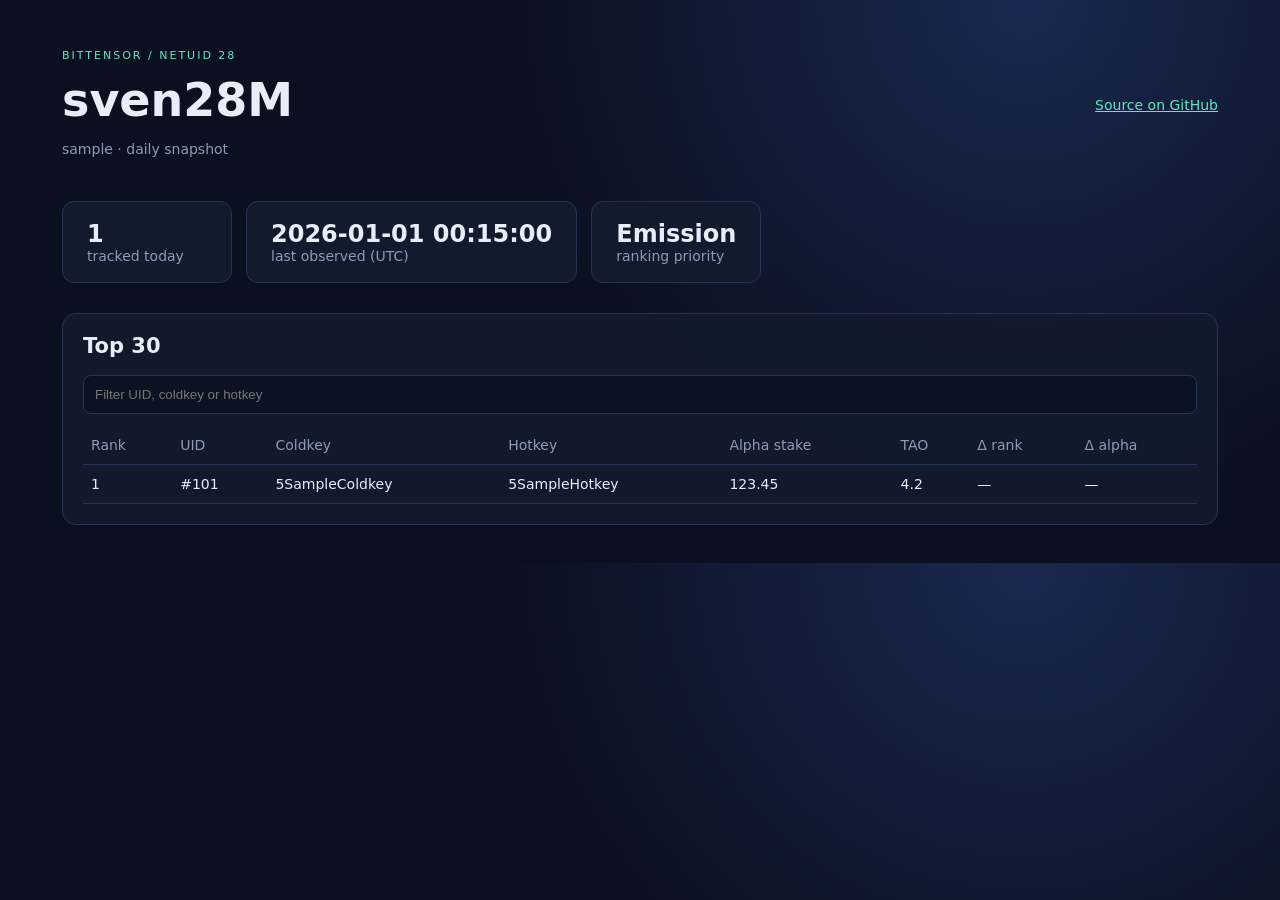
==== docs/index.html @ 3b46843c "Build sven28M subnet 28 daily monitor Co-authored-by: FrancisKyser <franciskyser77gentle@users.norep" ====
<!doctype html><html lang="en"><head><meta charset="utf-8"><meta name="viewport" content="width=device-width"><title>sven28M monitor</title><link rel="stylesheet" href="style.css"></head>
<body><main><header><div><p class="eyebrow">BITTENSOR / NETUID 28</p><h1>sven28M</h1><p id="status">Loading latest snapshot…</p></div><a href="https://github.com">Source on GitHub</a></header>
<section class="cards"><div><b id="count">—</b><span>tracked today</span></div><div><b id="time">—</b><span>last observed (UTC)</span></div><div><b id="ranking">Emission</b><span>ranking priority</span></div></section>
<section class="panel"><h2>Top 30</h2><input id="search" placeholder="Filter UID, coldkey or hotkey"><table><thead><tr><th>Rank</th><th>UID</th><th>Coldkey</th><th>Hotkey</th><th>Alpha stake</th><th>TAO</th><th>Δ rank</th><th>Δ alpha</th></tr></thead><tbody id="rows"></tbody></table></section>
<section id="detail" class="panel hidden"><button onclick="closeDetail()">← Back to ranking</button><h2 id="detail-title"></h2><div id="detail-meta"></div><canvas id="chart" width="900" height="260"></canvas><table><thead><tr><th>Date</th><th>Rank</th><th>Alpha</th><th>TAO</th><th>Δ rank</th></tr></thead><tbody id="history"></tbody></table></section>
</main><script src="app.js"></script></body></html>
---- docs/style.css ----
:root{color-scheme:dark;--bg:#0b1020;--panel:#121a2d;--line:#263454;--text:#e8edf8;--muted:#8d9ab8;--accent:#61e6bb}
*{box-sizing:border-box}body{margin:0;background:radial-gradient(circle at 80% 0,#1a2850,var(--bg) 45%);color:var(--text);font:14px system-ui,sans-serif}main{max-width:1200px;margin:auto;padding:38px 22px}header{display:flex;justify-content:space-between;align-items:center}h1{font-size:46px;margin:4px 0}.eyebrow{color:var(--accent);letter-spacing:2px;font-size:11px}a{color:var(--accent)}.cards{display:flex;gap:14px;margin:30px 0}.cards div{background:var(--panel);border:1px solid var(--line);border-radius:12px;padding:18px 24px;min-width:170px}.cards b,.cards span{display:block}.cards b{font-size:24px}.cards span,#status{color:var(--muted)}.panel{background:rgba(18,26,45,.9);border:1px solid var(--line);border-radius:14px;padding:20px;overflow:auto}h2{margin-top:0}input{width:100%;background:#0b1224;border:1px solid var(--line);color:var(--text);padding:11px;border-radius:8px;margin-bottom:12px}table{width:100%;border-collapse:collapse}th,td{text-align:left;padding:11px 8px;border-bottom:1px solid var(--line);white-space:nowrap}th{color:var(--muted);font-weight:500}tbody tr{cursor:pointer}tbody tr:hover{background:#1b2947}.favorite{color:var(--accent)}.up{color:var(--accent)}.down{color:#ff8f9d}.hidden{display:none}button{background:none;border:1px solid var(--line);color:var(--accent);padding:8px 12px;border-radius:6px;cursor:pointer}canvas{width:100%;height:260px;margin:16px 0}
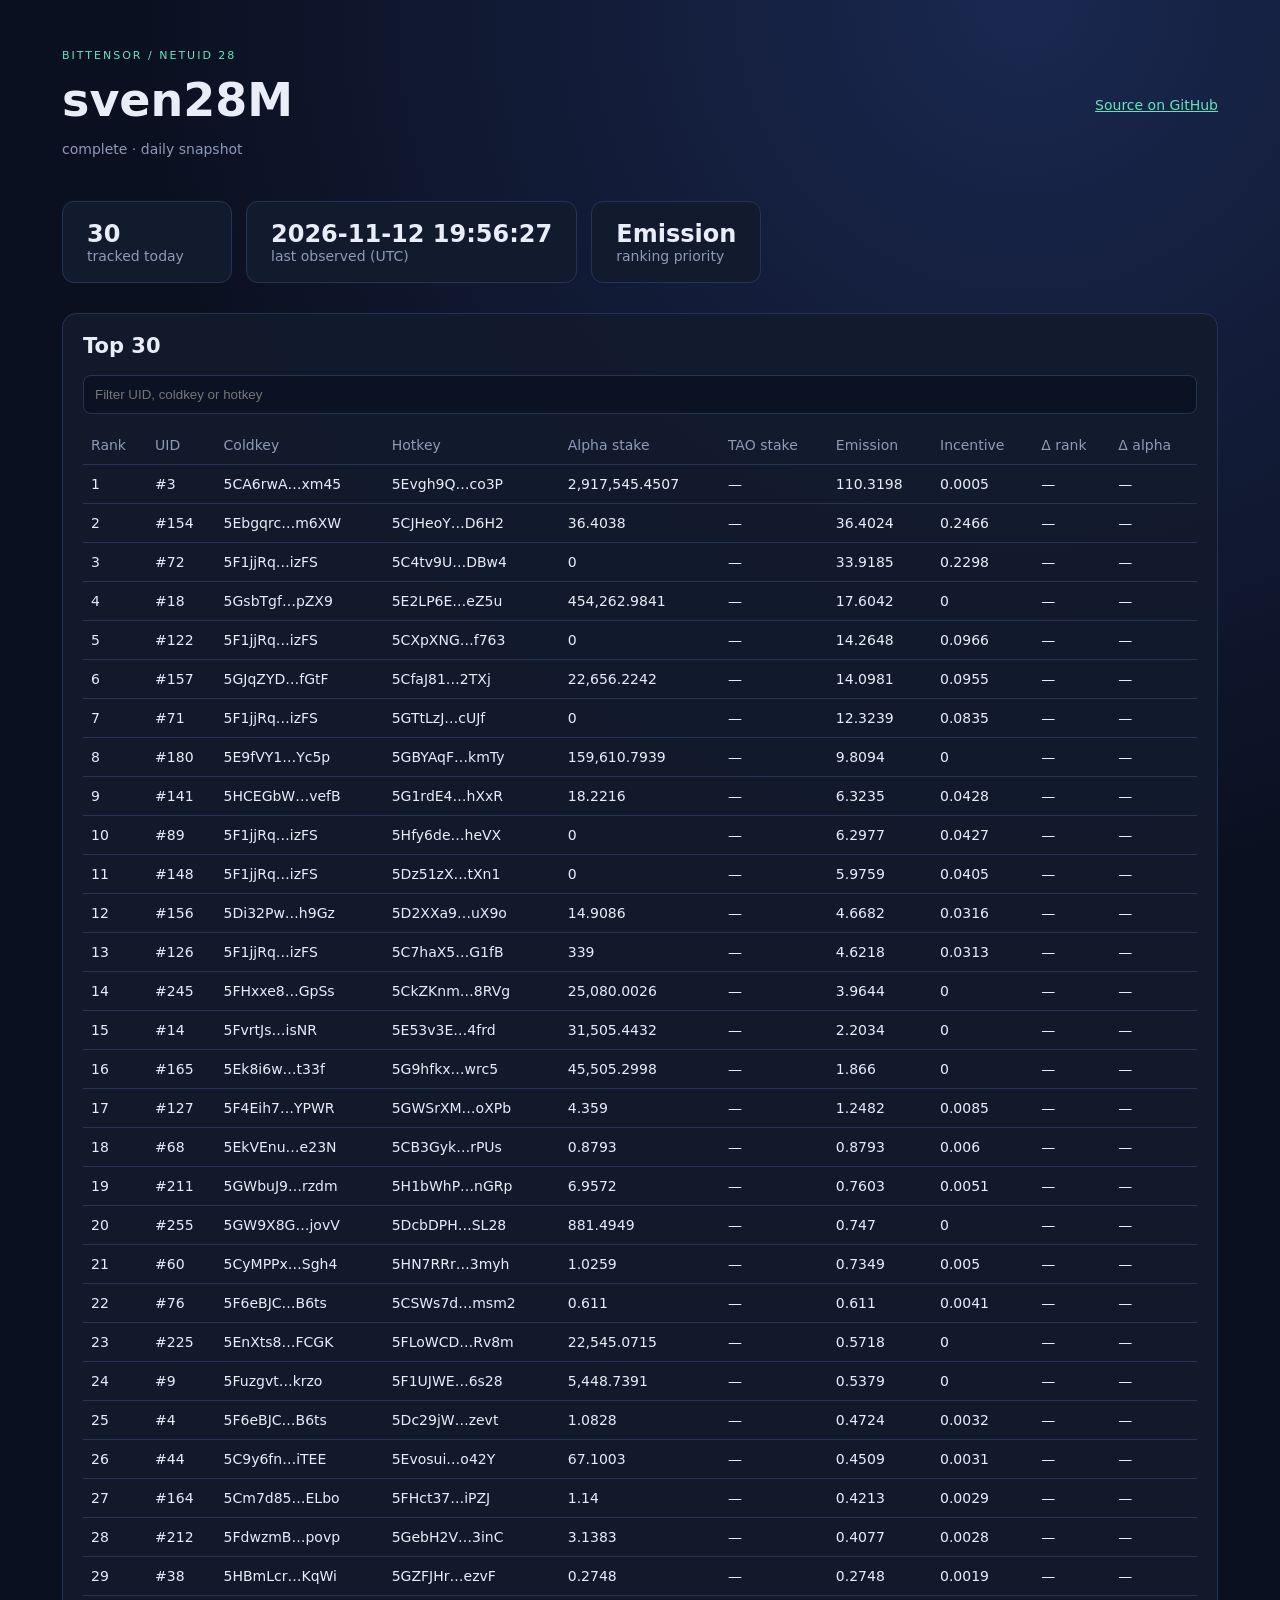
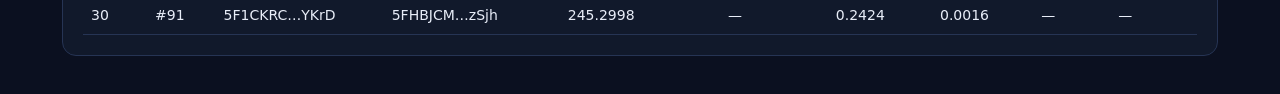
==== commit 10bf2af4: "Normalize TaoStats amounts and improve dashboard readability Co-authored-by: FrancisKyser <francisky" ====
--- a/docs/index.html
+++ b/docs/index.html
@@ -1,6 +1,6 @@
 <!doctype html><html lang="en"><head><meta charset="utf-8"><meta name="viewport" content="width=device-width"><title>sven28M monitor</title><link rel="stylesheet" href="style.css"></head>
 <body><main><header><div><p class="eyebrow">BITTENSOR / NETUID 28</p><h1>sven28M</h1><p id="status">Loading latest snapshot…</p></div><a href="https://github.com">Source on GitHub</a></header>
 <section class="cards"><div><b id="count">—</b><span>tracked today</span></div><div><b id="time">—</b><span>last observed (UTC)</span></div><div><b id="ranking">Emission</b><span>ranking priority</span></div></section>
-<section class="panel"><h2>Top 30</h2><input id="search" placeholder="Filter UID, coldkey or hotkey"><table><thead><tr><th>Rank</th><th>UID</th><th>Coldkey</th><th>Hotkey</th><th>Alpha stake</th><th>TAO</th><th>Δ rank</th><th>Δ alpha</th></tr></thead><tbody id="rows"></tbody></table></section>
-<section id="detail" class="panel hidden"><button onclick="closeDetail()">← Back to ranking</button><h2 id="detail-title"></h2><div id="detail-meta"></div><canvas id="chart" width="900" height="260"></canvas><table><thead><tr><th>Date</th><th>Rank</th><th>Alpha</th><th>TAO</th><th>Δ rank</th></tr></thead><tbody id="history"></tbody></table></section>
+<section class="panel"><h2>Top 30</h2><input id="search" placeholder="Filter UID, coldkey or hotkey"><table><thead><tr><th>Rank</th><th>UID</th><th>Coldkey</th><th>Hotkey</th><th>Alpha stake</th><th>TAO stake</th><th>Emission</th><th>Incentive</th><th>Δ rank</th><th>Δ alpha</th></tr></thead><tbody id="rows"></tbody></table></section>
+<section id="detail" class="panel hidden"><button onclick="closeDetail()">← Back to ranking</button><h2 id="detail-title"></h2><div id="detail-meta"></div><canvas id="chart" width="900" height="260"></canvas><p id="chart-note" class="chart-note"></p><table><thead><tr><th>Date</th><th>Rank</th><th>Alpha</th><th>TAO</th><th>Δ rank</th></tr></thead><tbody id="history"></tbody></table></section>
 </main><script src="app.js"></script></body></html>
--- a/docs/style.css
+++ b/docs/style.css
@@ -1,2 +1,2 @@
 :root{color-scheme:dark;--bg:#0b1020;--panel:#121a2d;--line:#263454;--text:#e8edf8;--muted:#8d9ab8;--accent:#61e6bb}
-*{box-sizing:border-box}body{margin:0;background:radial-gradient(circle at 80% 0,#1a2850,var(--bg) 45%);color:var(--text);font:14px system-ui,sans-serif}main{max-width:1200px;margin:auto;padding:38px 22px}header{display:flex;justify-content:space-between;align-items:center}h1{font-size:46px;margin:4px 0}.eyebrow{color:var(--accent);letter-spacing:2px;font-size:11px}a{color:var(--accent)}.cards{display:flex;gap:14px;margin:30px 0}.cards div{background:var(--panel);border:1px solid var(--line);border-radius:12px;padding:18px 24px;min-width:170px}.cards b,.cards span{display:block}.cards b{font-size:24px}.cards span,#status{color:var(--muted)}.panel{background:rgba(18,26,45,.9);border:1px solid var(--line);border-radius:14px;padding:20px;overflow:auto}h2{margin-top:0}input{width:100%;background:#0b1224;border:1px solid var(--line);color:var(--text);padding:11px;border-radius:8px;margin-bottom:12px}table{width:100%;border-collapse:collapse}th,td{text-align:left;padding:11px 8px;border-bottom:1px solid var(--line);white-space:nowrap}th{color:var(--muted);font-weight:500}tbody tr{cursor:pointer}tbody tr:hover{background:#1b2947}.favorite{color:var(--accent)}.up{color:var(--accent)}.down{color:#ff8f9d}.hidden{display:none}button{background:none;border:1px solid var(--line);color:var(--accent);padding:8px 12px;border-radius:6px;cursor:pointer}canvas{width:100%;height:260px;margin:16px 0}
+*{box-sizing:border-box}body{margin:0;background:radial-gradient(circle at 80% 0,#1a2850,var(--bg) 45%);color:var(--text);font:14px system-ui,sans-serif}main{max-width:1200px;margin:auto;padding:38px 22px}header{display:flex;justify-content:space-between;align-items:center}h1{font-size:46px;margin:4px 0}.eyebrow{color:var(--accent);letter-spacing:2px;font-size:11px}a{color:var(--accent)}.cards{display:flex;gap:14px;margin:30px 0}.cards div{background:var(--panel);border:1px solid var(--line);border-radius:12px;padding:18px 24px;min-width:170px}.cards b,.cards span{display:block}.cards b{font-size:24px}.cards span,#status{color:var(--muted)}.panel{background:rgba(18,26,45,.9);border:1px solid var(--line);border-radius:14px;padding:20px;overflow-x:auto}h2{margin-top:0}input{width:100%;background:#0b1224;border:1px solid var(--line);color:var(--text);padding:11px;border-radius:8px;margin-bottom:12px}table{width:100%;min-width:1050px;border-collapse:collapse}th,td{text-align:left;padding:11px 8px;border-bottom:1px solid var(--line);white-space:nowrap}th{color:var(--muted);font-weight:500}tbody tr{cursor:pointer}tbody tr:hover{background:#1b2947}.favorite{color:var(--accent)}.up{color:var(--accent)}.down{color:#ff8f9d}.hidden{display:none}.chart-note{color:var(--muted)}button{background:none;border:1px solid var(--line);color:var(--accent);padding:8px 12px;border-radius:6px;cursor:pointer}canvas{width:100%;height:260px;margin:16px 0}
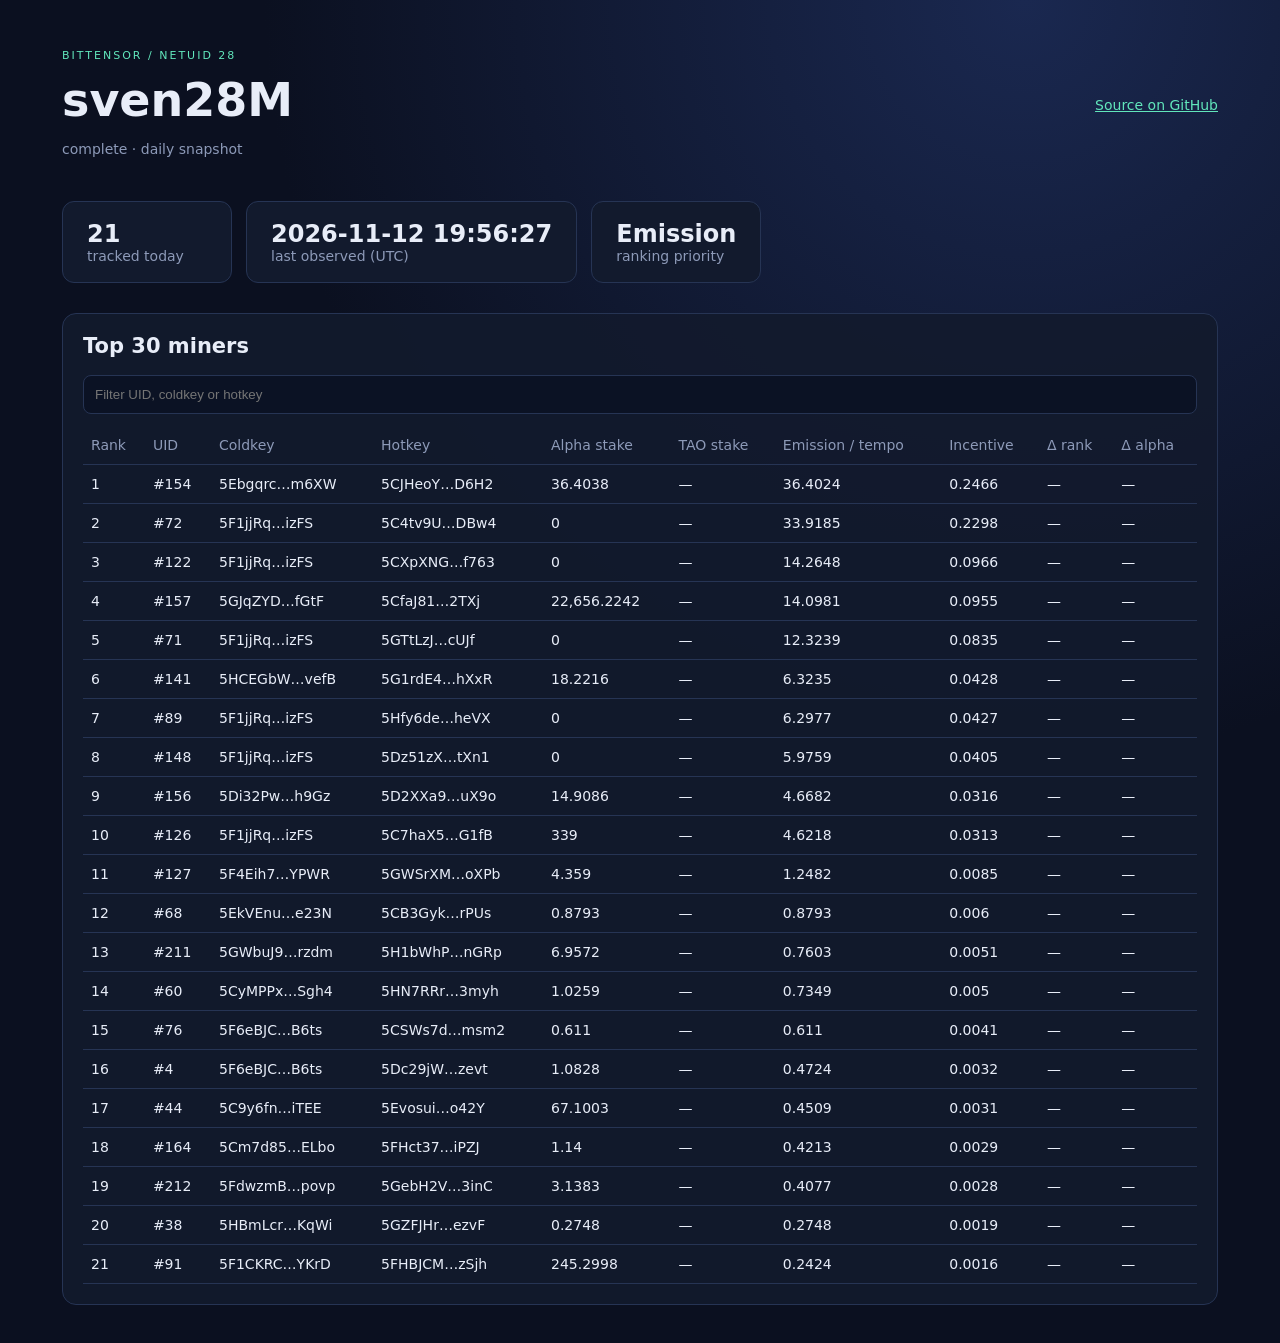
==== commit 4c252e17: "Filter subnet monitor to miners and add favicon Co-authored-by: FrancisKyser <franciskyser77gentle@u" ====
--- a/docs/index.html
+++ b/docs/index.html
@@ -1,6 +1,6 @@
-<!doctype html><html lang="en"><head><meta charset="utf-8"><meta name="viewport" content="width=device-width"><title>sven28M monitor</title><link rel="stylesheet" href="style.css"></head>
+<!doctype html><html lang="en"><head><meta charset="utf-8"><meta name="viewport" content="width=device-width"><title>sven28M monitor</title><link rel="icon" href="favicon.svg" type="image/svg+xml"><link rel="alternate icon" href="favicon.png" type="image/png"><link rel="stylesheet" href="style.css"></head>
 <body><main><header><div><p class="eyebrow">BITTENSOR / NETUID 28</p><h1>sven28M</h1><p id="status">Loading latest snapshot…</p></div><a href="https://github.com">Source on GitHub</a></header>
 <section class="cards"><div><b id="count">—</b><span>tracked today</span></div><div><b id="time">—</b><span>last observed (UTC)</span></div><div><b id="ranking">Emission</b><span>ranking priority</span></div></section>
-<section class="panel"><h2>Top 30</h2><input id="search" placeholder="Filter UID, coldkey or hotkey"><table><thead><tr><th>Rank</th><th>UID</th><th>Coldkey</th><th>Hotkey</th><th>Alpha stake</th><th>TAO stake</th><th>Emission</th><th>Incentive</th><th>Δ rank</th><th>Δ alpha</th></tr></thead><tbody id="rows"></tbody></table></section>
+<section class="panel"><h2>Top 30 miners</h2><input id="search" placeholder="Filter UID, coldkey or hotkey"><table><thead><tr><th>Rank</th><th>UID</th><th>Coldkey</th><th>Hotkey</th><th>Alpha stake</th><th>TAO stake</th><th>Emission / tempo</th><th>Incentive</th><th>Δ rank</th><th>Δ alpha</th></tr></thead><tbody id="rows"></tbody></table></section>
 <section id="detail" class="panel hidden"><button onclick="closeDetail()">← Back to ranking</button><h2 id="detail-title"></h2><div id="detail-meta"></div><canvas id="chart" width="900" height="260"></canvas><p id="chart-note" class="chart-note"></p><table><thead><tr><th>Date</th><th>Rank</th><th>Alpha</th><th>TAO</th><th>Δ rank</th></tr></thead><tbody id="history"></tbody></table></section>
 </main><script src="app.js"></script></body></html>
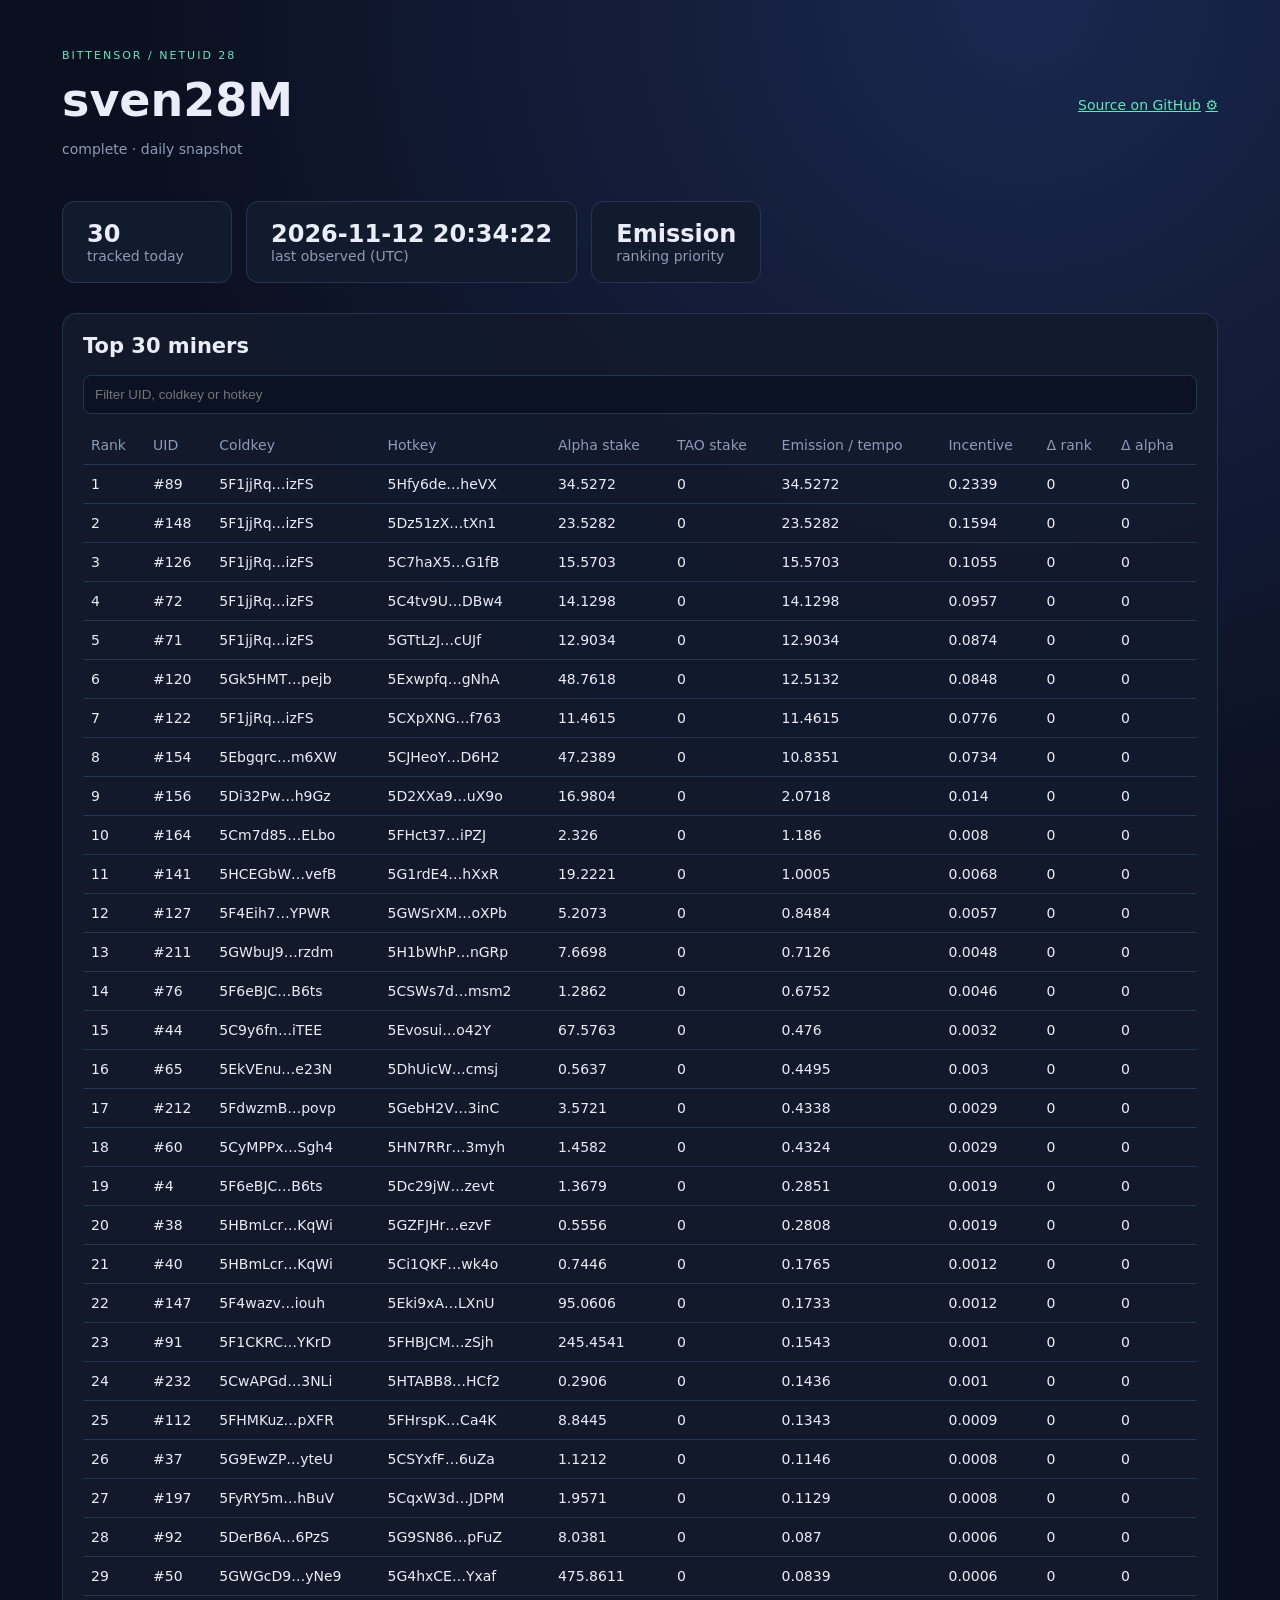
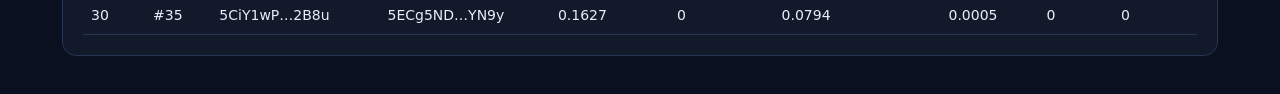
==== commit dbd26395: "Add browser settings page for GitHub-managed monitor Co-authored-by: FrancisKyser <franciskyser77gen" ====
--- a/docs/index.html
+++ b/docs/index.html
@@ -1,5 +1,5 @@
 <!doctype html><html lang="en"><head><meta charset="utf-8"><meta name="viewport" content="width=device-width"><title>sven28M monitor</title><link rel="icon" href="favicon.svg" type="image/svg+xml"><link rel="alternate icon" href="favicon.png" type="image/png"><link rel="stylesheet" href="style.css"></head>
-<body><main><header><div><p class="eyebrow">BITTENSOR / NETUID 28</p><h1>sven28M</h1><p id="status">Loading latest snapshot…</p></div><a href="https://github.com">Source on GitHub</a></header>
+<body><main><header><div><p class="eyebrow">BITTENSOR / NETUID 28</p><h1>sven28M</h1><p id="status">Loading latest snapshot…</p></div><nav><a href="https://github.com/franciskyser77gentle/svener">Source on GitHub</a> <a href="settings.html" aria-label="Settings" title="Settings">⚙️</a></nav></header>
 <section class="cards"><div><b id="count">—</b><span>tracked today</span></div><div><b id="time">—</b><span>last observed (UTC)</span></div><div><b id="ranking">Emission</b><span>ranking priority</span></div></section>
 <section class="panel"><h2>Top 30 miners</h2><input id="search" placeholder="Filter UID, coldkey or hotkey"><table><thead><tr><th>Rank</th><th>UID</th><th>Coldkey</th><th>Hotkey</th><th>Alpha stake</th><th>TAO stake</th><th>Emission / tempo</th><th>Incentive</th><th>Δ rank</th><th>Δ alpha</th></tr></thead><tbody id="rows"></tbody></table></section>
 <section id="detail" class="panel hidden"><button onclick="closeDetail()">← Back to ranking</button><h2 id="detail-title"></h2><div id="detail-meta"></div><canvas id="chart" width="900" height="260"></canvas><p id="chart-note" class="chart-note"></p><table><thead><tr><th>Date</th><th>Rank</th><th>Alpha</th><th>TAO</th><th>Δ rank</th></tr></thead><tbody id="history"></tbody></table></section>
--- a/docs/style.css
+++ b/docs/style.css
@@ -1,2 +1,3 @@
 :root{color-scheme:dark;--bg:#0b1020;--panel:#121a2d;--line:#263454;--text:#e8edf8;--muted:#8d9ab8;--accent:#61e6bb}
 *{box-sizing:border-box}body{margin:0;background:radial-gradient(circle at 80% 0,#1a2850,var(--bg) 45%);color:var(--text);font:14px system-ui,sans-serif}main{max-width:1200px;margin:auto;padding:38px 22px}header{display:flex;justify-content:space-between;align-items:center}h1{font-size:46px;margin:4px 0}.eyebrow{color:var(--accent);letter-spacing:2px;font-size:11px}a{color:var(--accent)}.cards{display:flex;gap:14px;margin:30px 0}.cards div{background:var(--panel);border:1px solid var(--line);border-radius:12px;padding:18px 24px;min-width:170px}.cards b,.cards span{display:block}.cards b{font-size:24px}.cards span,#status{color:var(--muted)}.panel{background:rgba(18,26,45,.9);border:1px solid var(--line);border-radius:14px;padding:20px;overflow-x:auto}h2{margin-top:0}input{width:100%;background:#0b1224;border:1px solid var(--line);color:var(--text);padding:11px;border-radius:8px;margin-bottom:12px}table{width:100%;min-width:1050px;border-collapse:collapse}th,td{text-align:left;padding:11px 8px;border-bottom:1px solid var(--line);white-space:nowrap}th{color:var(--muted);font-weight:500}tbody tr{cursor:pointer}tbody tr:hover{background:#1b2947}.favorite{color:var(--accent)}.up{color:var(--accent)}.down{color:#ff8f9d}.hidden{display:none}.chart-note{color:var(--muted)}button{background:none;border:1px solid var(--line);color:var(--accent);padding:8px 12px;border-radius:6px;cursor:pointer}canvas{width:100%;height:260px;margin:16px 0}
+label{display:block;color:var(--muted);margin:14px 0}label input,label select{display:block;margin-top:6px}.check{display:flex;align-items:center;gap:8px}.check input{width:auto;margin:0}.actions{display:flex;gap:10px;flex-wrap:wrap}.secondary{color:var(--muted)}.message{min-height:1.3em}.message.ok{color:var(--accent)}.message.error{color:#ff8f9d}ol{line-height:1.8}
